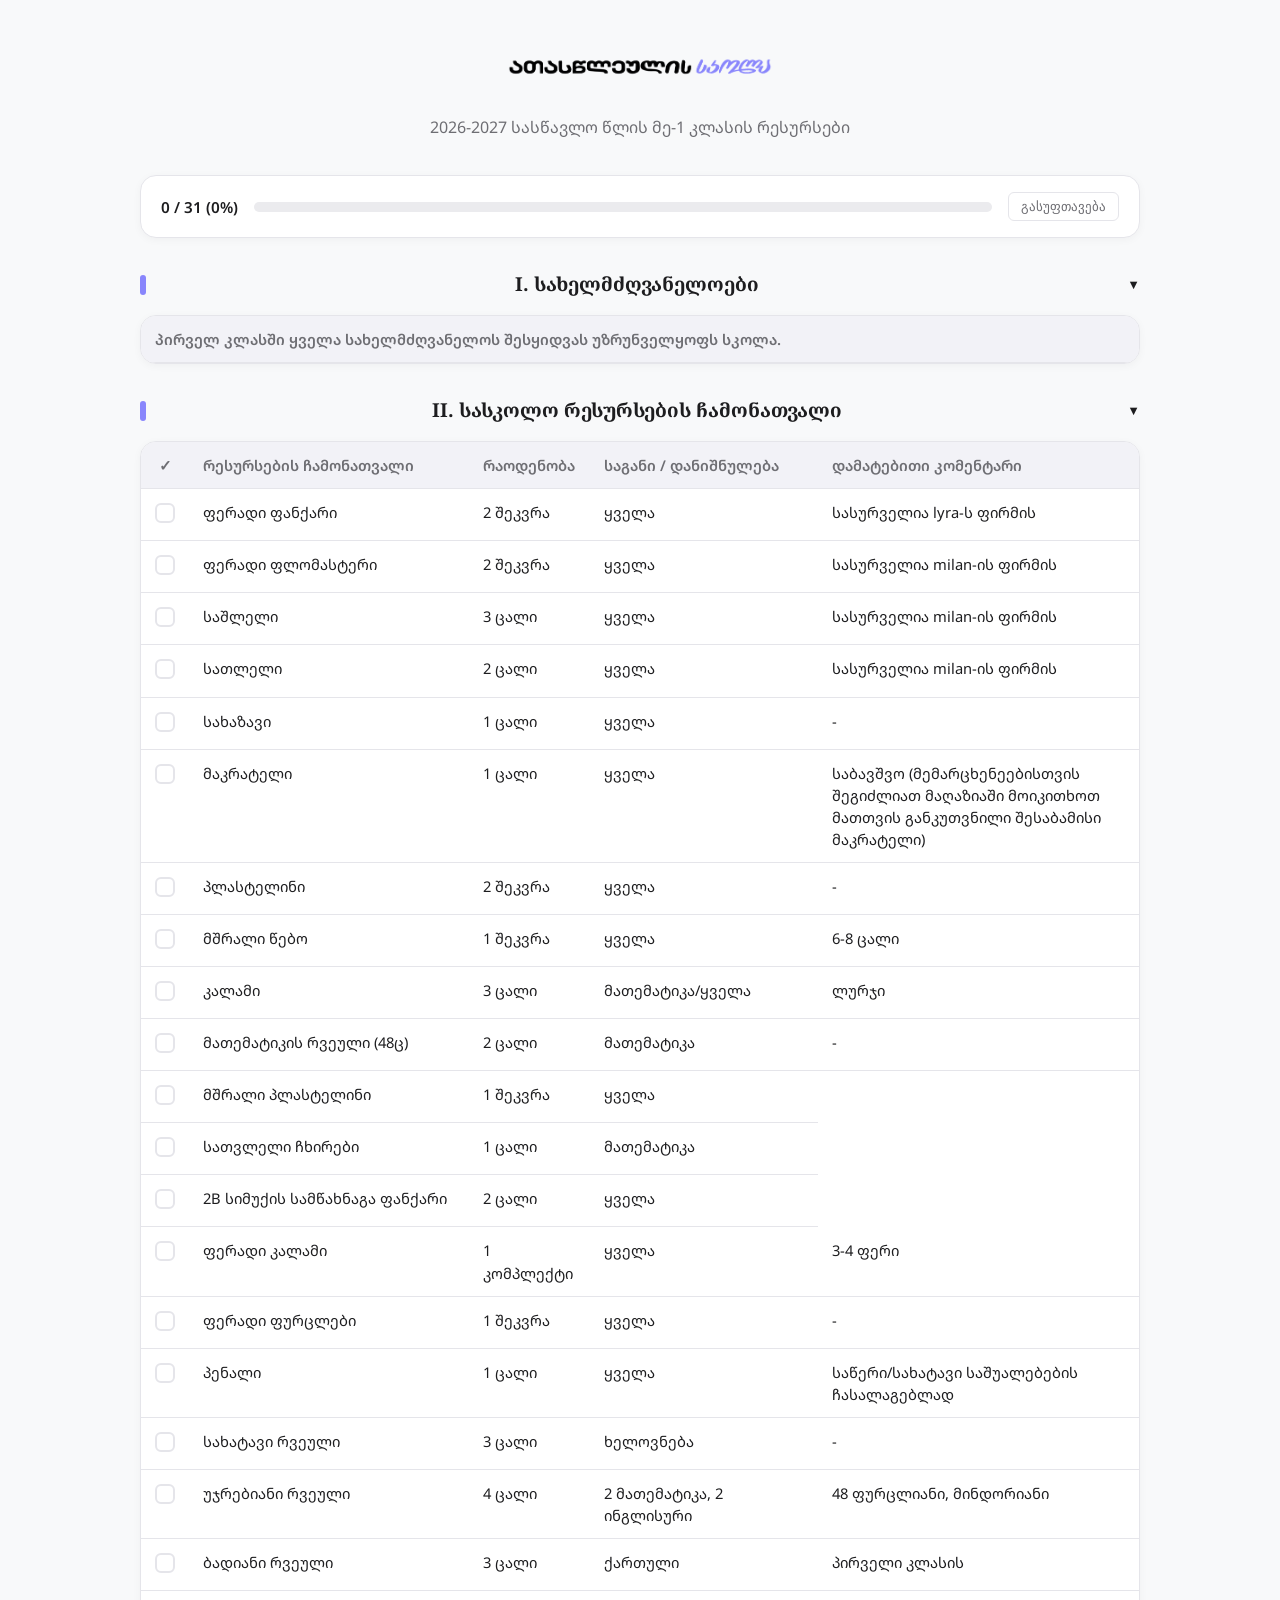
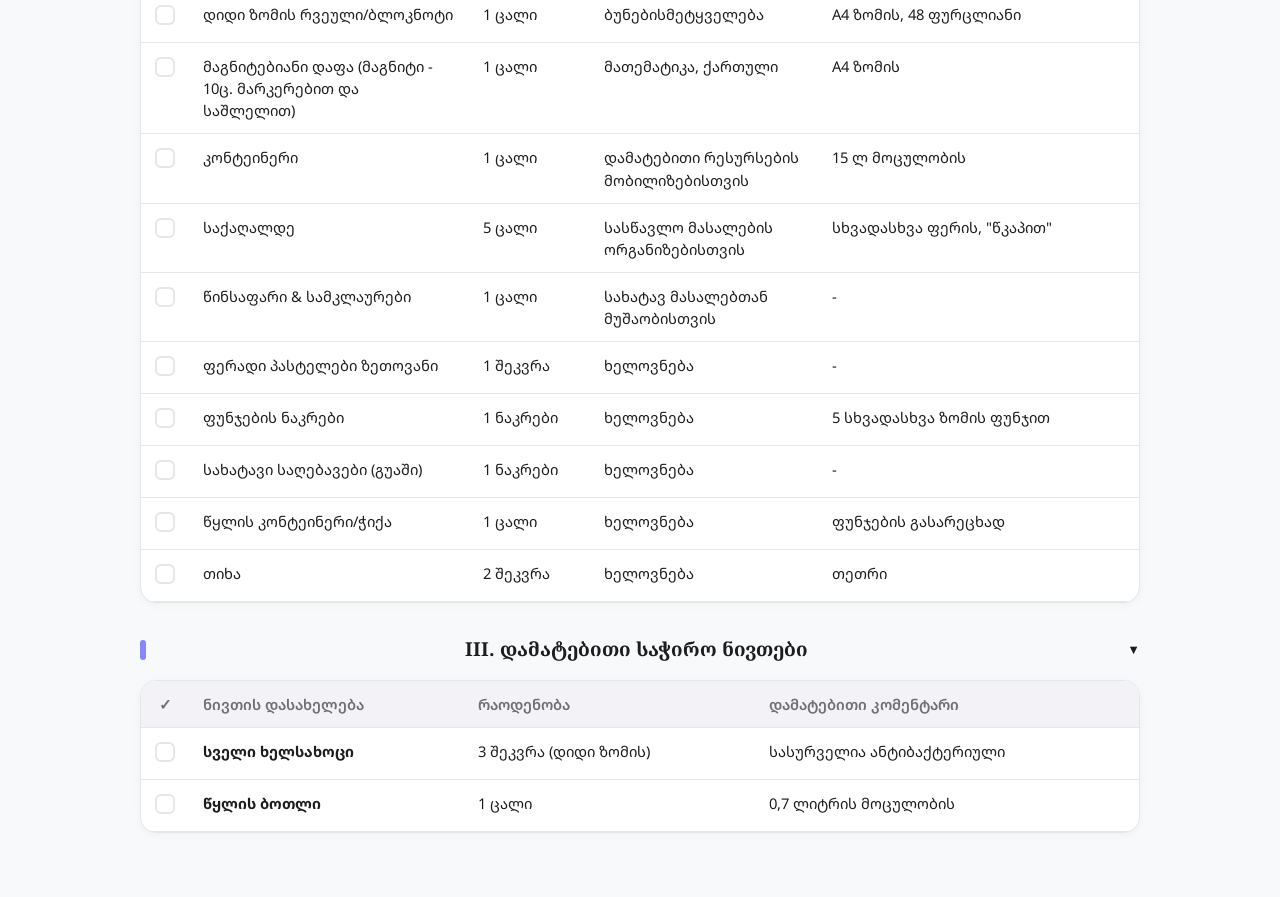
==== grade1.html @ 5221c9a0 "Add files via upload" ====
<!DOCTYPE html>
<html lang="ka">
<head>
	<link rel="stylesheet" href="style.css">
	<script src="script.js"></script>
    <meta charset="UTF-8">
    <meta name="viewport" content="width=device-width, initial-scale=1.0">
    <title>ათასწლეულის სკოლა | მე-1 კლასის რესურსები</title>
    <link rel="preconnect" href="https://fonts.googleapis.com">
    <link rel="preconnect" href="https://fonts.gstatic.com" crossorigin>
    <link href="https://fonts.googleapis.com/css2?family=Noto+Sans+Georgian:wght@400;500;600;700&family=Noto+Serif+Georgian:wght@600;700&display=swap" rel="stylesheet">
</head>
<body>

<div class="container">
    <header>
	<a href="index.html">
        <img src="logo.png" alt="ათასწლეულის სკოლა" class="logo-placeholder" onerror="this.style.display='none'">
	</a>
        <p class="subtitle">2026-2027 სასწავლო წლის მე-1 კლასის რესურსები</p>
    </header>

    <!-- STICKY PROGRESS BAR -->
    <div class="progress-bar-container">
        <span class="progress-text" id="progress-text">0 / 0 (0%)</span>
        <div class="progress-track">
            <div class="progress-fill" id="progress-fill"></div>
        </div>
        <button class="reset-btn" onclick="resetChecklist()">გასუფთავება</button>
    </div>

    <!-- SECTION 1: TEXTBOOKS -->
    <div class="section-title collapsible" onclick="toggleSection(this)">
	I. სახელმძღვანელოები
	<span class="toggle-icon">▼</span>
	</div>
	<div class="section-content">
    <div class="table-card">
        <table>
            <thead>
                <tr>
                    <th>პირველ კლასში ყველა სახელმძღვანელოს შესყიდვას უზრუნველყოფს სკოლა.</th>
                </tr>
            </thead>
        </table>
    </div>
	</div>

    <!-- SECTION 2: RESOURCES -->
    <div class="section-title collapsible" onclick="toggleSection(this)">
    II. სასკოლო რესურსების ჩამონათვალი
    <span class="toggle-icon">▼</span>
	</div>
	<div class="section-content">
    <div class="table-card">
        <table>
            <thead>
                <tr>
                    <th class="check-col">✓</th>
                    <th>რესურსების ჩამონათვალი</th>
                    <th>რაოდენობა</th>
                    <th>საგანი / დანიშნულება</th>
                    <th>დამატებითი კომენტარი</th>
                </tr>
            </thead>
            <tbody>
                <tr data-id="res-g1-colored-pencils"><td class="check-col"><input type="checkbox" onchange="toggleItem(this)"></td><td class="item-title">ფერადი ფანქარი</td><td>2 შეკვრა</td><td>ყველა</td><td>სასურველია lyra-ს ფირმის</td></tr>
                <tr data-id="res-g1-markers"><td class="check-col"><input type="checkbox" onchange="toggleItem(this)"></td><td class="item-title">ფერადი ფლომასტერი</td><td>2 შეკვრა</td><td>ყველა</td><td>სასურველია milan-ის ფირმის</td></tr>
                <tr data-id="res-g1-eraser"><td class="check-col"><input type="checkbox" onchange="toggleItem(this)"></td><td class="item-title">საშლელი</td><td>3 ცალი</td><td>ყველა</td><td>სასურველია milan-ის ფირმის</td></tr>
                <tr data-id="res-g1-sharpener"><td class="check-col"><input type="checkbox" onchange="toggleItem(this)"></td><td class="item-title">სათლელი</td><td>2 ცალი</td><td>ყველა</td><td>სასურველია milan-ის ფირმის</td></tr>
                <tr data-id="res-g1-ruler"><td class="check-col"><input type="checkbox" onchange="toggleItem(this)"></td><td class="item-title">სახაზავი</td><td>1 ცალი</td><td>ყველა</td><td>-</td></tr>
                <tr data-id="res-g1-scissors"><td class="check-col"><input type="checkbox" onchange="toggleItem(this)"></td><td class="item-title">მაკრატელი</td><td>1 ცალი</td><td>ყველა</td><td>საბავშვო (მემარცხენეებისთვის შეგიძლიათ მაღაზიაში მოიკითხოთ მათთვის განკუთვნილი შესაბამისი მაკრატელი)</td></tr>
                <tr data-id="res-g1-playdough"><td class="check-col"><input type="checkbox" onchange="toggleItem(this)"></td><td class="item-title">პლასტელინი</td><td>2 შეკვრა</td><td>ყველა</td><td>-</td></tr>
                <tr data-id="res-g1-glue"><td class="check-col"><input type="checkbox" onchange="toggleItem(this)"></td><td class="item-title">მშრალი წებო</td><td>1 შეკვრა</td><td>ყველა</td><td>6-8 ცალი</td></tr>
                <tr data-id="res-g1-pens"><td class="check-col"><input type="checkbox" onchange="toggleItem(this)"></td><td class="item-title">კალამი</td><td>3 ცალი</td><td>მათემატიკა/ყველა</td><td>ლურჯი</td></tr>
                <tr data-id="res-g1-math-notebook-48"><td class="check-col"><input type="checkbox" onchange="toggleItem(this)"></td><td class="item-title">მათემატიკის რვეული (48ც)</td><td>2 ცალი</td><td>მათემატიკა</td><td>-</td></tr>
                <tr data-id="res-g1-dry-playdough"><td class="check-col"><input type="checkbox" onchange="toggleItem(this)"></td><td class="item-title">მშრალი პლასტელინი</td><td>1 შეკვრა</td><td>ყველა</td></tr>
                <tr data-id="res-g1-counting-sticks"><td class="check-col"><input type="checkbox" onchange="toggleItem(this)"></td><td class="item-title">სათვლელი ჩხირები</td><td>1 ცალი</td><td>მათემატიკა</td></tr>
                <tr data-id="res-g1-triangular-pencil"><td class="check-col"><input type="checkbox" onchange="toggleItem(this)"></td><td class="item-title">2B სიმუქის სამწახნაგა ფანქარი</td><td>2 ცალი</td><td>ყველა</td></tr>
                <tr data-id="res-g1-colored-pens"><td class="check-col"><input type="checkbox" onchange="toggleItem(this)"></td><td class="item-title">ფერადი კალამი</td><td>1 კომპლექტი</td><td>ყველა</td><td>3-4 ფერი</td></tr>
                <tr data-id="res-g1-col-paper"><td class="check-col"><input type="checkbox" onchange="toggleItem(this)"></td><td class="item-title">ფერადი ფურცლები</td><td>1 შეკვრა</td><td>ყველა</td><td>-</td></tr>
                <tr data-id="res-g1-pencil-case"><td class="check-col"><input type="checkbox" onchange="toggleItem(this)"></td><td class="item-title">პენალი</td><td>1 ცალი</td><td>ყველა</td><td>საწერი/სახატავი საშუალებების ჩასალაგებლად</td></tr>
                <tr data-id="res-g1-drawing-pad"><td class="check-col"><input type="checkbox" onchange="toggleItem(this)"></td><td class="item-title">სახატავი რვეული</td><td>3 ცალი</td><td>ხელოვნება</td><td>-</td></tr>
                <tr data-id="res-g1-grid-notebook"><td class="check-col"><input type="checkbox" onchange="toggleItem(this)"></td><td class="item-title">უჯრებიანი რვეული</td><td>4 ცალი</td><td>2 მათემატიკა, 2 ინგლისური</td><td>48 ფურცლიანი, მინდორიანი</td></tr>
                <tr data-id="res-g1-lined-notebook"><td class="check-col"><input type="checkbox" onchange="toggleItem(this)"></td><td class="item-title">ბადიანი რვეული</td><td>3 ცალი</td><td>ქართული</td><td>პირველი კლასის</td></tr>
                <tr data-id="res-g1-big-notebook"><td class="check-col"><input type="checkbox" onchange="toggleItem(this)"></td><td class="item-title">დიდი ზომის რვეული/ბლოკნოტი</td><td>1 ცალი</td><td>ბუნებისმეტყველება</td><td>A4 ზომის, 48 ფურცლიანი</td></tr>
                <tr data-id="res-g1-mag-board"><td class="check-col"><input type="checkbox" onchange="toggleItem(this)"></td><td class="item-title">მაგნიტებიანი დაფა (მაგნიტი - 10ც. მარკერებით და საშლელით)</td><td>1 ცალი</td><td>მათემატიკა, ქართული</td><td>A4 ზომის</td></tr>
                <tr data-id="res-g1-storage-box"><td class="check-col"><input type="checkbox" onchange="toggleItem(this)"></td><td class="item-title">კონტეინერი</td><td>1 ცალი</td><td>დამატებითი რესურსების მობილიზებისთვის</td><td>15 ლ მოცულობის</td></tr>
                <tr data-id="res-g1-folders"><td class="check-col"><input type="checkbox" onchange="toggleItem(this)"></td><td class="item-title">საქაღალდე</td><td>5 ცალი</td><td>სასწავლო მასალების ორგანიზებისთვის</td><td>სხვადასხვა ფერის, "წკაპით"</td></tr>
                <tr data-id="res-g1-apron"><td class="check-col"><input type="checkbox" onchange="toggleItem(this)"></td><td class="item-title">წინსაფარი & სამკლაურები</td><td>1 ცალი</td><td>სახატავ მასალებთან მუშაობისთვის</td><td>-</td></tr>
                <tr data-id="res-g1-oil-pastels"><td class="check-col"><input type="checkbox" onchange="toggleItem(this)"></td><td class="item-title">ფერადი პასტელები ზეთოვანი</td><td>1 შეკვრა</td><td>ხელოვნება</td><td>-</td></tr>
                <tr data-id="res-g1-brushes"><td class="check-col"><input type="checkbox" onchange="toggleItem(this)"></td><td class="item-title">ფუნჯების ნაკრები</td><td>1 ნაკრები</td><td>ხელოვნება</td><td>5 სხვადასხვა ზომის ფუნჯით</td></tr>
                <tr data-id="res-g1-gouache"><td class="check-col"><input type="checkbox" onchange="toggleItem(this)"></td><td class="item-title">სახატავი საღებავები (გუაში)</td><td>1 ნაკრები</td><td>ხელოვნება</td><td>-</td></tr>
                <tr data-id="res-g1-water-cup"><td class="check-col"><input type="checkbox" onchange="toggleItem(this)"></td><td class="item-title">წყლის კონტეინერი/ჭიქა</td><td>1 ცალი</td><td>ხელოვნება</td><td>ფუნჯების გასარეცხად</td></tr>
                <tr data-id="res-g1-clay"><td class="check-col"><input type="checkbox" onchange="toggleItem(this)"></td><td class="item-title">თიხა</td><td>2 შეკვრა</td><td>ხელოვნება</td><td>თეთრი</td></tr>
            </tbody>
        </table>
    </div>
	</div>

    <!-- SECTION 3: ADDITIONAL ITEMS -->
    <div class="section-title collapsible" onclick="toggleSection(this)">
    III. დამატებითი საჭირო ნივთები
    <span class="toggle-icon">▼</span>
	</div>
	<div class="section-content">
    <div class="table-card">
        <table>
            <thead>
                <tr>
                    <th class="check-col">✓</th>
                    <th>ნივთის დასახელება</th>
                    <th>რაოდენობა</th>
                    <th>დამატებითი კომენტარი</th>
                </tr>
            </thead>
            <tbody>
                <tr data-id="add-g1-wipes">
                    <td class="check-col"><input type="checkbox" onchange="toggleItem(this)"></td>
                    <td class="item-title"><strong>სველი ხელსახოცი</strong></td>
                    <td>3 შეკვრა (დიდი ზომის)</td>
                    <td>სასურველია ანტიბაქტერიული</td>
                </tr>
                <tr data-id="add-g1-bottle">
                    <td class="check-col"><input type="checkbox" onchange="toggleItem(this)"></td>
                    <td class="item-title"><strong>წყლის ბოთლი</strong></td>
                    <td>1 ცალი</td>
                    <td>0,7 ლიტრის მოცულობის</td>
                </tr>
            </tbody>
        </table>
    </div>
	</div>

</div>

<!-- Lightbox Modal -->
<div id="lightbox" onclick="closeLightbox()" style="display:none; position:fixed; top:0; left:0; width:100%; height:100%; background:rgba(0,0,0,0.8); z-index:1000; justify-content:center; align-items:center; cursor:pointer;">
    <img id="lightbox-img" style="max-width:90%; max-height:90%; border-radius:8px; box-shadow:0 4px 20px rgba(0,0,0,0.5);">
</div>
</body>
</html>
---- style.css ----
:root {
            --primary: #8986FC;
            --primary-hover: #7370E5;
            --accent-yellow: #FFDB00;
            --accent-green: #53B953;
            --bg-base: #F8F9FA;
            --card-bg: #FFFFFF;
            --text-main: #1D1D1F;
            --text-muted: #6E6E73;
            --border-color: #E5E5EA;
            --radius: 12px;
        }

        * {
            box-sizing: border-box;
            margin: 0;
            padding: 0;
        }

        body {
            font-family: 'Noto Sans Georgian', -apple-system, BlinkMacSystemFont, sans-serif;
            background-color: var(--bg-base);
            color: var(--text-main);
            line-height: 1.5;
            padding: 24px 16px;
            display: flex;
            justify-content: center;
        }

        .container {
            width: 100%;
            max-width: 1000px;
        }

        header {
            text-align: center;
            margin-bottom: 24px;
        }

        .logo-placeholder {
            max-width: 300px;
            height: auto;
            margin-bottom: 12px;
        }

        h1 {
            font-family: 'Noto Serif Georgian', serif;
            font-size: 1.6rem;
            font-weight: 700;
            color: var(--text-main);
            margin-bottom: 6px;
        }

        p.subtitle {
            font-size: 1rem;
            color: var(--text-muted);
        }

        .progress-bar-container {
            background: var(--card-bg);
            border: 1px solid var(--border-color);
            border-radius: var(--radius);
            padding: 16px 20px;
            margin-bottom: 24px;
            display: flex;
            align-items: center;
            justify-content: space-between;
            gap: 16px;
            box-shadow: 0 2px 8px rgba(0, 0, 0, 0.04);
            position: sticky;
            top: 12px;
            z-index: 100;
        }

        .progress-text {
            font-weight: 600;
            font-size: 0.95rem;
            color: var(--text-main);
            white-space: nowrap;
        }

        .progress-track {
            width: 100%;
            height: 10px;
            background-color: #EBEBEE;
            border-radius: 5px;
            overflow: hidden;
        }

        .progress-fill {
            height: 100%;
            width: 0%;
            background-color: var(--accent-green);
            transition: width 0.3s ease;
        }

        .reset-btn {
            background: none;
            border: 1px solid var(--border-color);
            padding: 6px 12px;
            border-radius: 6px;
            font-size: 0.8rem;
            cursor: pointer;
            color: var(--text-muted);
            white-space: nowrap;
        }

        .reset-btn:hover {
            background-color: #F2F2F7;
            color: var(--text-main);
        }

        .section-title {
            font-family: 'Noto Serif Georgian', serif;
            font-size: 1.2rem;
            font-weight: 700;
            color: var(--text-main);
            margin: 32px 0 16px 0;
            display: flex;
            align-items: center;
            gap: 10px;
        }

        .section-title::before {
            content: '';
            display: inline-block;
            width: 6px;
            height: 20px;
            background-color: var(--primary);
            border-radius: 4px;
        }

        .table-card {
            background: var(--card-bg);
            border-radius: var(--radius);
            border: 1px solid var(--border-color);
            box-shadow: 0 2px 8px rgba(0, 0, 0, 0.04);
            overflow-x: auto;
            margin-bottom: 24px;
        }

        table {
            width: 100%;
            border-collapse: collapse;
            text-align: left;
            font-size: 0.92rem;
        }

        th, td {
            padding: 12px 14px;
            border-bottom: 1px solid var(--border-color);
            vertical-align: top;
        }

        th {
            background-color: #F2F2F7;
            font-weight: 600;
            color: var(--text-muted);
            white-space: nowrap;
        }

        tr.completed td {
            background-color: #F9FDF9;
            opacity: 0.65;
        }

        tr.completed td.item-title {
            text-decoration: line-through;
        }

        /* Checkbox styling */
        .check-col {
            width: 40px;
            text-align: center;
        }

        input[type="checkbox"] {
            appearance: none;
            -webkit-appearance: none;
            width: 20px;
            height: 20px;
            border: 2px solid var(--border-color);
            border-radius: 6px;
            cursor: pointer;
            position: relative;
            transition: all 0.2s ease;
            margin-top: 2px;
        }

        input[type="checkbox"]:checked {
            background-color: var(--accent-green);
            border-color: var(--accent-green);
        }

        input[type="checkbox"]:checked::after {
            content: '✓';
            position: absolute;
            color: white;
            font-size: 13px;
            font-weight: bold;
            top: -2px;
            left: 3px;
        }

        /* Image styling */
        .img-col {
            width: 70px;
        }

        .item-img {
            width: 54px;
            height: 54px;
            object-fit: cover;
            border-radius: 8px;
            border: 1px solid var(--border-color);
            background-color: #F8F9FA;
        }

        .bank-box, .notice-box {
            background-color: #F4F3FF;
            border: 1px solid var(--primary);
            border-radius: var(--radius);
            padding: 14px;
            margin-top: 10px;
            font-size: 0.88rem;
        }

        .bank-box strong {
            color: var(--primary-hover);
        }

        a {
            color: var(--primary);
            text-decoration: none;
            word-break: break-all;
        }

        a:hover {
            text-decoration: underline;
        }

        @media (max-width: 600px) {
            th, td {
                padding: 10px 8px;
                font-size: 0.85rem;
            }
            .img-col {
                width: 50px;
            }
            .item-img {
                width: 42px;
                height: 42px;
            }
        }
		/* ჩაკეცვა*/
.section-title.collapsible {
    cursor: pointer;
    user-select: none;
    display: flex;
    justify-content: space-between;
    align-items: center;
}

.section-title.collapsible:hover {
    color: var(--primary);
}

.toggle-icon {
    font-size: 0.8rem;
    transition: transform 0.3s ease;
}

/* ჩაკეცილი მდგომარეობა */
.section-title.collapsed .toggle-icon {
    transform: rotate(-90deg);
}

.section-content {
    transition: max-height 0.3s ease, opacity 0.3s ease;
}

.section-content.hidden {
    display: none;
}

.logo-placeholder {
    max-width: 300px;
    height: auto;
    margin-bottom: 12px;
    cursor: pointer;
}
:root {
            --primary: #8986FC;
            --primary-hover: #7370E5;
            --accent-yellow: #FFDB00;
            --accent-green: #53B953;
            --bg-base: #F8F9FA;
            --card-bg: #FFFFFF;
            --text-main: #1D1D1F;
            --text-muted: #6E6E73;
            --border-color: #E5E5EA;
            --radius: 16px;
        }

        * {
            box-sizing: border-box;
            margin: 0;
            padding: 0;
        }

        body {
            font-family: 'Noto Sans Georgian', -apple-system, BlinkMacSystemFont, sans-serif;
            background-color: var(--bg-base);
            color: var(--text-main);
            line-height: 1.5;
            min-height: 100vh;
            padding: 40px 16px;
            display: flex;
            justify-content: center;
            align-items: center;
        }

        .portal-container {
            width: 100%;
            max-width: 680px;
            text-align: center;
        }

        header {
            margin-bottom: 36px;
        }

        .logo-placeholder {
            max-width: 300px;
            height: auto;
            margin-bottom: 16px;
        }

        h1 {
            font-family: 'Noto Serif Georgian', serif;
            font-size: 1.8rem;
            font-weight: 700;
            color: var(--text-main);
            margin-bottom: 8px;
        }

        p.subtitle {
            font-size: 1rem;
            color: var(--text-muted);
        }

        .grid-title {
            font-size: 0.85rem;
            font-weight: 700;
            text-transform: uppercase;
            letter-spacing: 0.6px;
            color: var(--text-muted);
            margin-bottom: 16px;
            text-align: left;
            padding-left: 4px;
        }

        .class-grid {
            display: grid;
            grid-template-columns: repeat(3, 1fr);
            gap: 16px;
        }

        .class-card {
            background: var(--card-bg);
            border: 1.5px solid var(--border-color);
            border-radius: var(--radius);
            padding: 24px 16px;
            text-decoration: none;
            color: var(--text-main);
            display: flex;
            flex-direction: column;
            align-items: center;
            justify-content: center;
            transition: all 0.25 ease;
            box-shadow: 0 2px 8px rgba(0, 0, 0, 0.03);
            position: relative;
            overflow: hidden;
        }

        .class-card::before {
            content: '';
            position: absolute;
            top: 0;
            left: 0;
            width: 100%;
            height: 4px;
            background-color: var(--primary);
            opacity: 0;
            transition: opacity 0.2s ease;
        }

        .class-card:hover {
            border-color: var(--primary);
            transform: translateY(-2px);
            box-shadow: 0 8px 20px rgba(137, 134, 252, 0.15);
        }

        .class-card:hover::before {
            opacity: 1;
        }

        .class-number {
            font-family: 'Noto Serif Georgian', serif;
            font-size: 2.2rem;
            font-weight: 700;
            color: var(--primary);
            line-height: 1;
            margin-bottom: 6px;
        }

        .class-label {
            font-size: 0.9rem;
            font-weight: 600;
            color: var(--text-main);
        }

        footer {
            margin-top: 40px;
            font-size: 0.85rem;
            color: var(--text-muted);
        }

        @media (max-width: 520px) {
            .class-grid {
                grid-template-columns: repeat(2, 1fr);
                gap: 12px;
            }
            .class-card {
                padding: 20px 12px;
            }
            .class-number {
                font-size: 1.8rem;
            }
        }
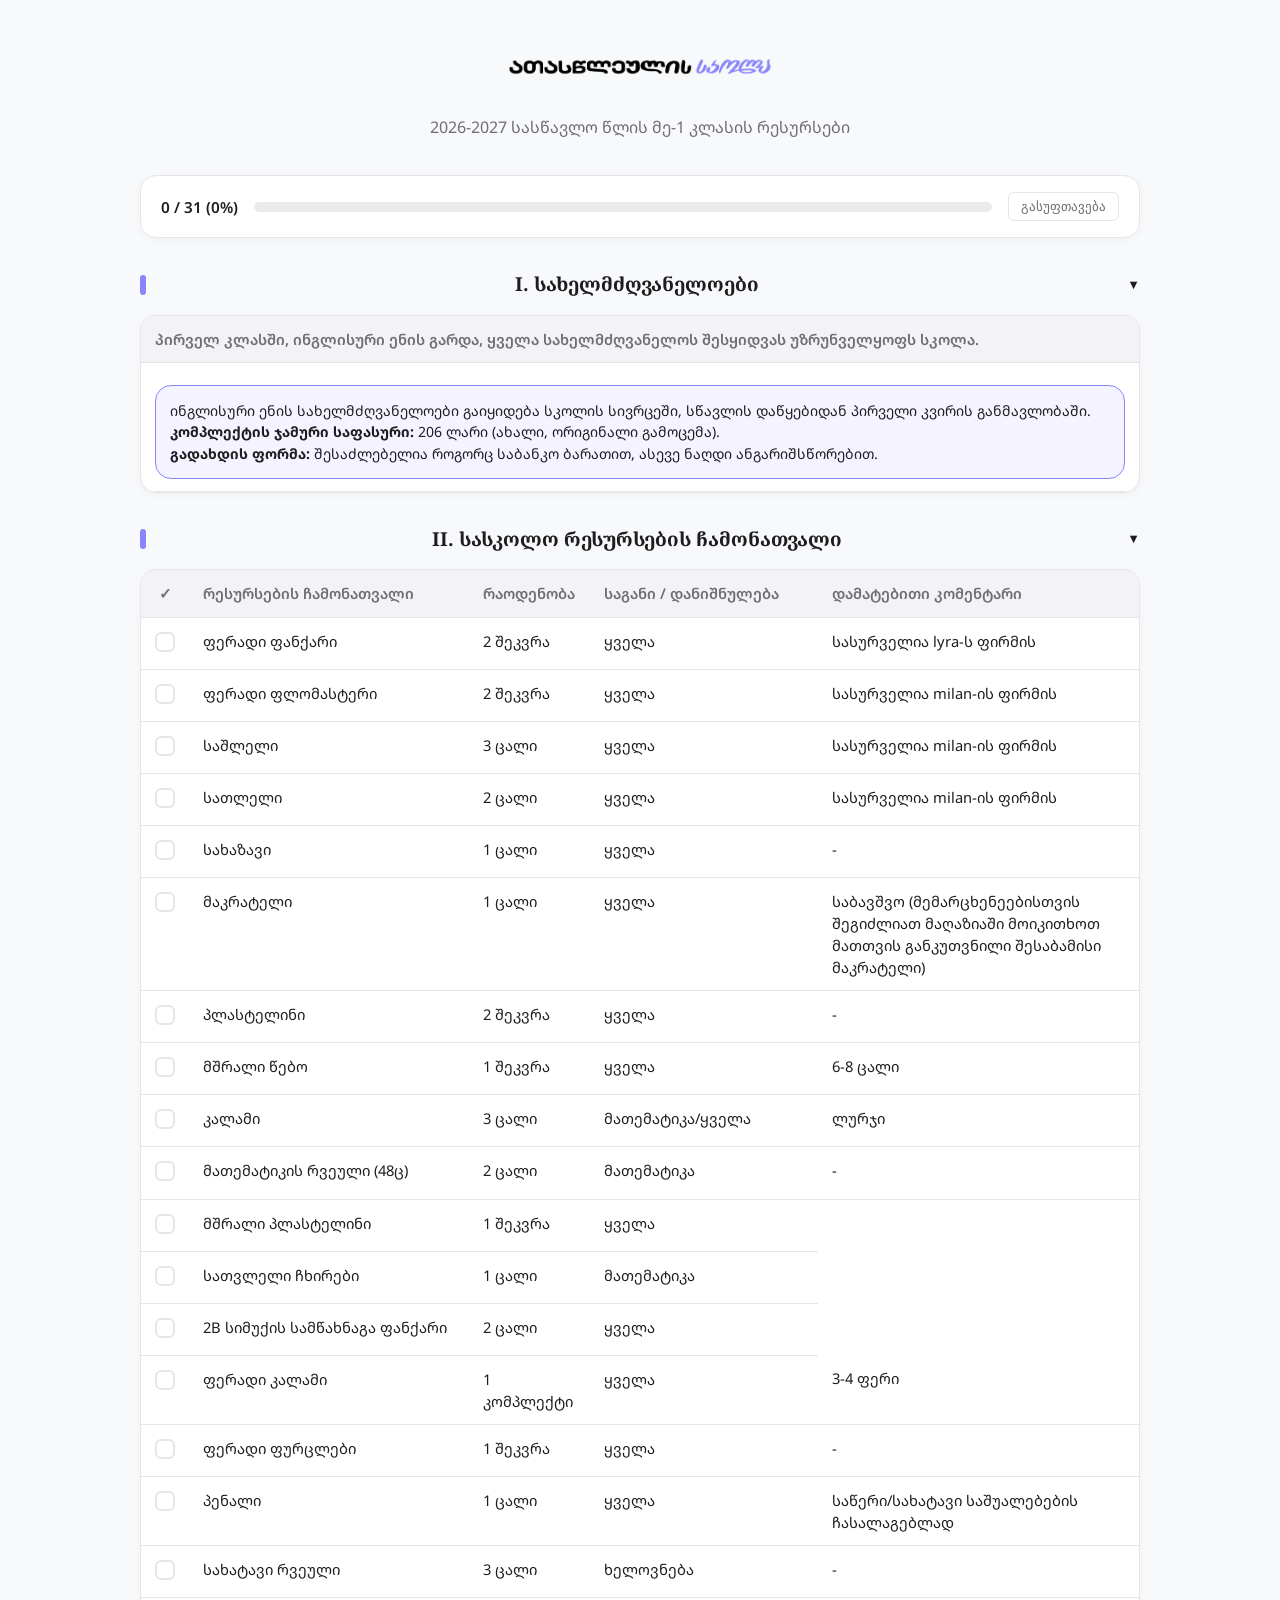
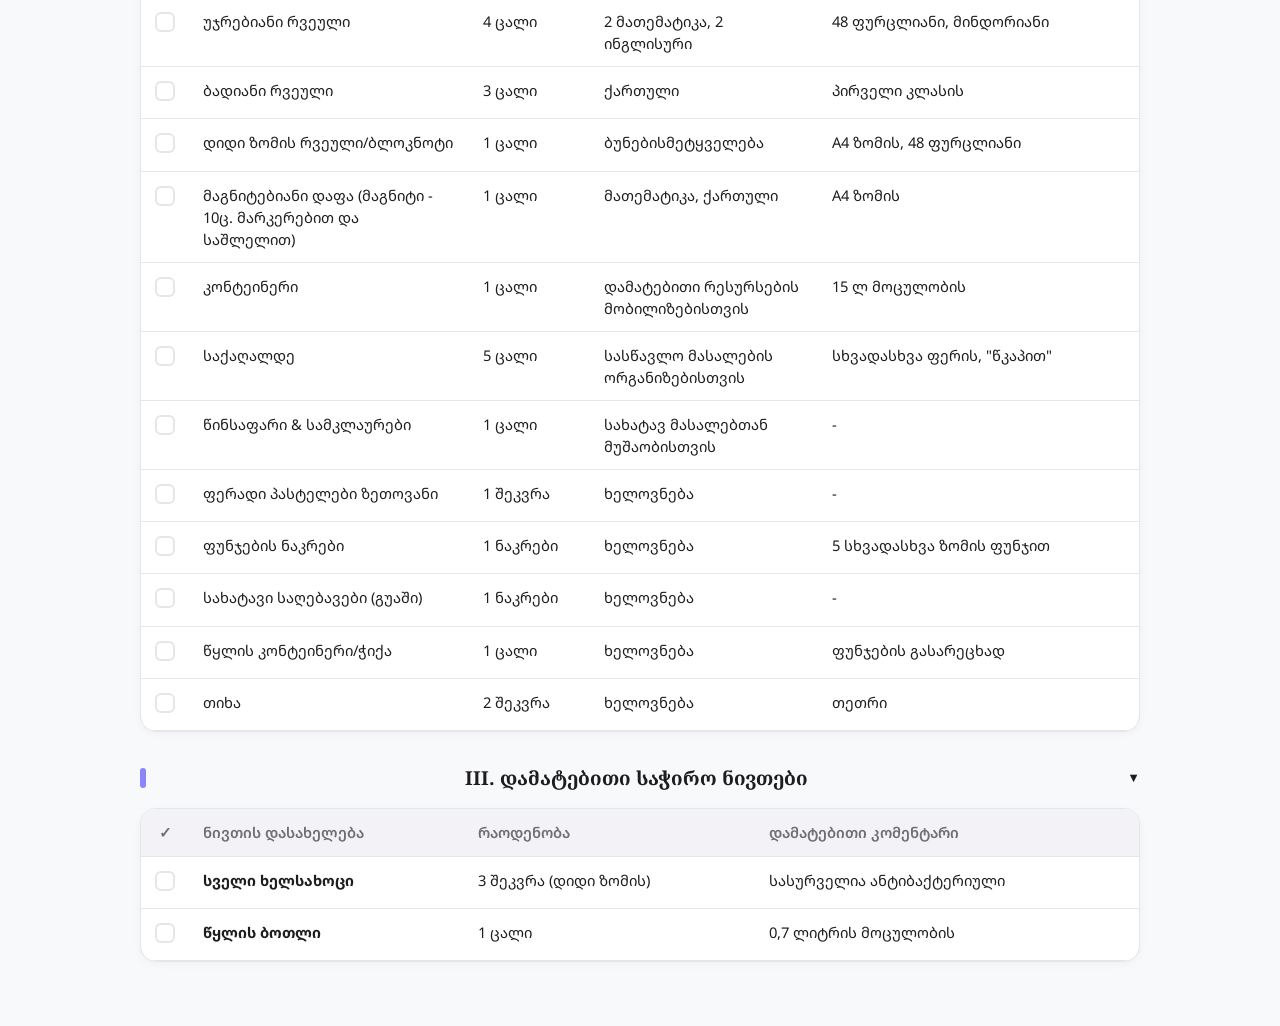
==== commit db11a35b: "Update grade1.html" ====
--- a/grade1.html
+++ b/grade1.html
@@ -39,9 +39,20 @@
         <table>
             <thead>
                 <tr>
-                    <th>პირველ კლასში ყველა სახელმძღვანელოს შესყიდვას უზრუნველყოფს სკოლა.</th>
+                    <th>პირველ კლასში, ინგლისური ენის გარდა, ყველა სახელმძღვანელოს შესყიდვას უზრუნველყოფს სკოლა.</th>
                 </tr>
             </thead>
+			 <tbody>
+                    <tr data-id="g9-georgian">
+						<td>
+                        <div class="notice-box">
+                            ინგლისური ენის სახელმძღვანელოები გაიყიდება სკოლის სივრცეში, სწავლის დაწყებიდან პირველი კვირის განმავლობაში.<br>
+                            <strong>კომპლექტის ჯამური საფასური:</strong> 206 ლარი (ახალი, ორიგინალი გამოცემა).<br>
+                            <strong>გადახდის ფორმა:</strong> შესაძლებელია როგორც საბანკო ბარათით, ასევე ნაღდი ანგარიშსწორებით.
+                        </div>
+                    </td>
+					</tr>
+			 </tbody>
         </table>
     </div>
 	</div>
@@ -139,4 +150,4 @@
     <img id="lightbox-img" style="max-width:90%; max-height:90%; border-radius:8px; box-shadow:0 4px 20px rgba(0,0,0,0.5);">
 </div>
 </body>
-</html>+</html>
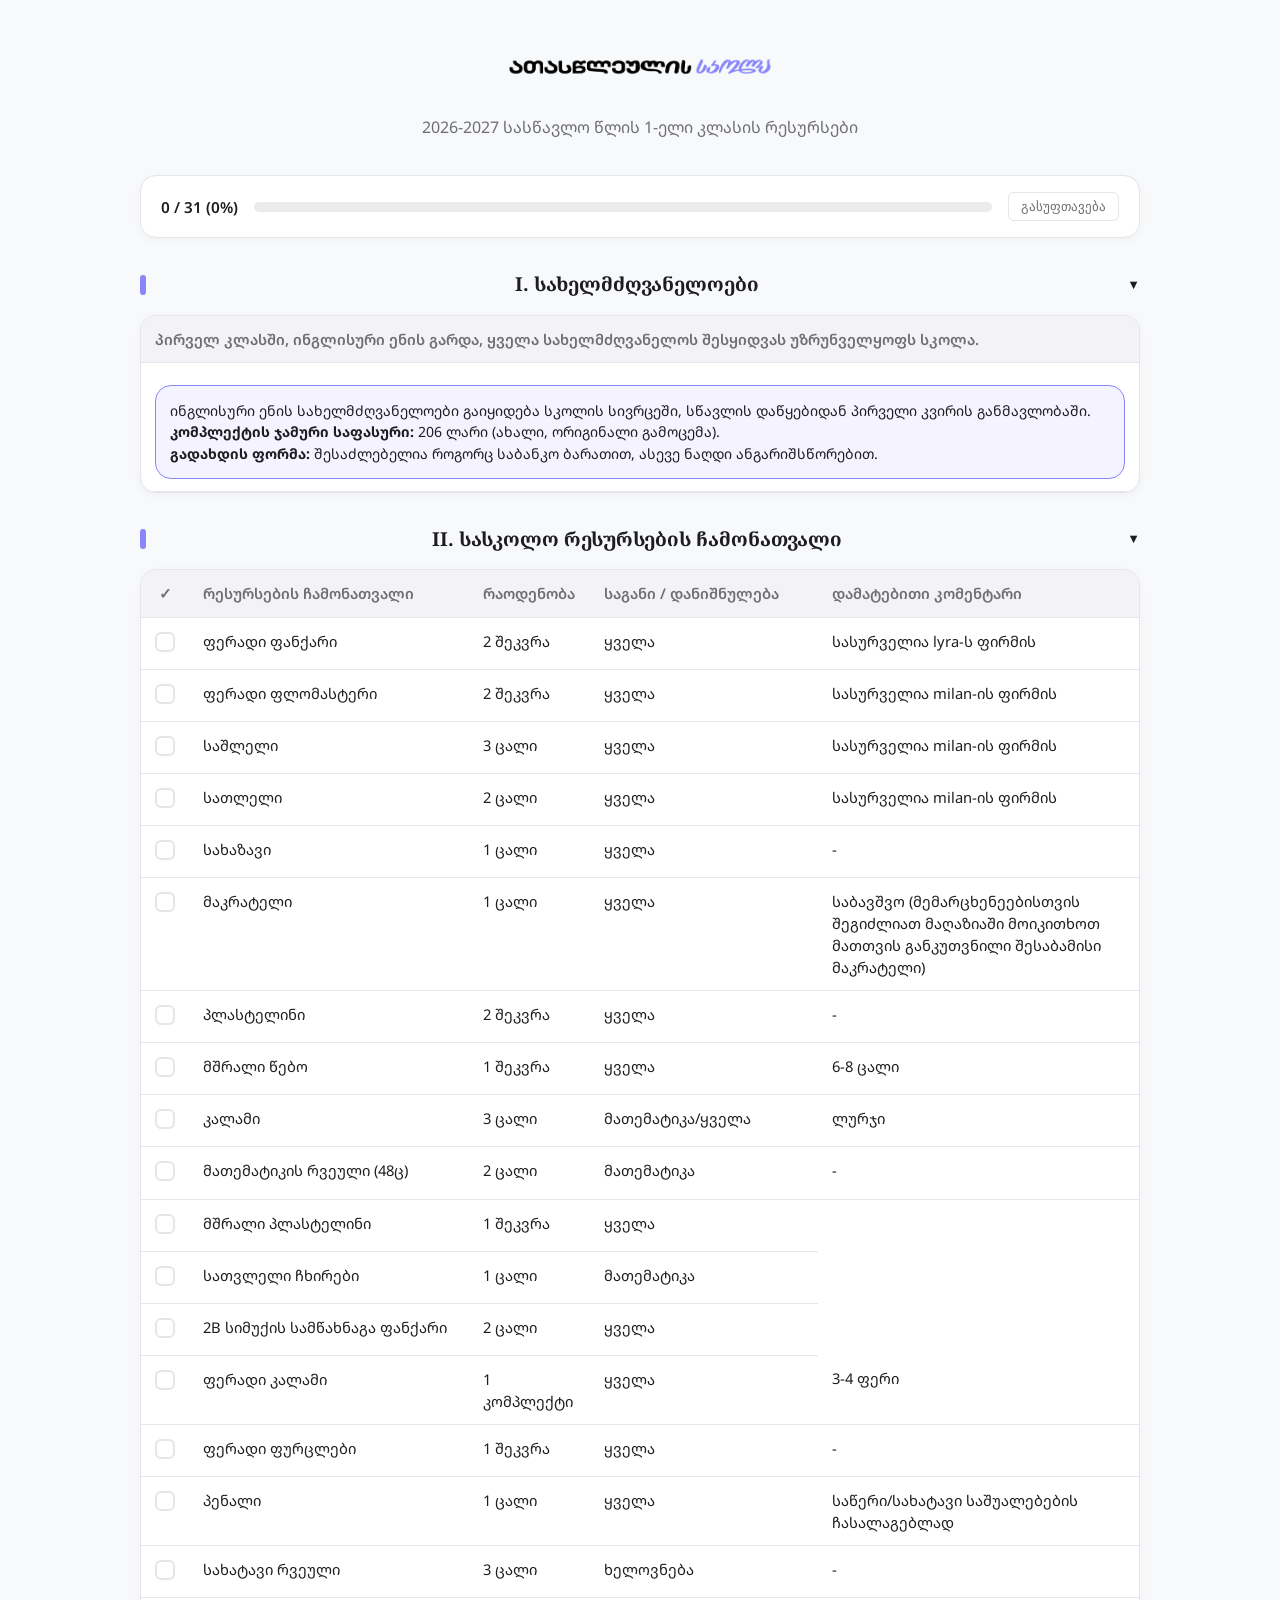
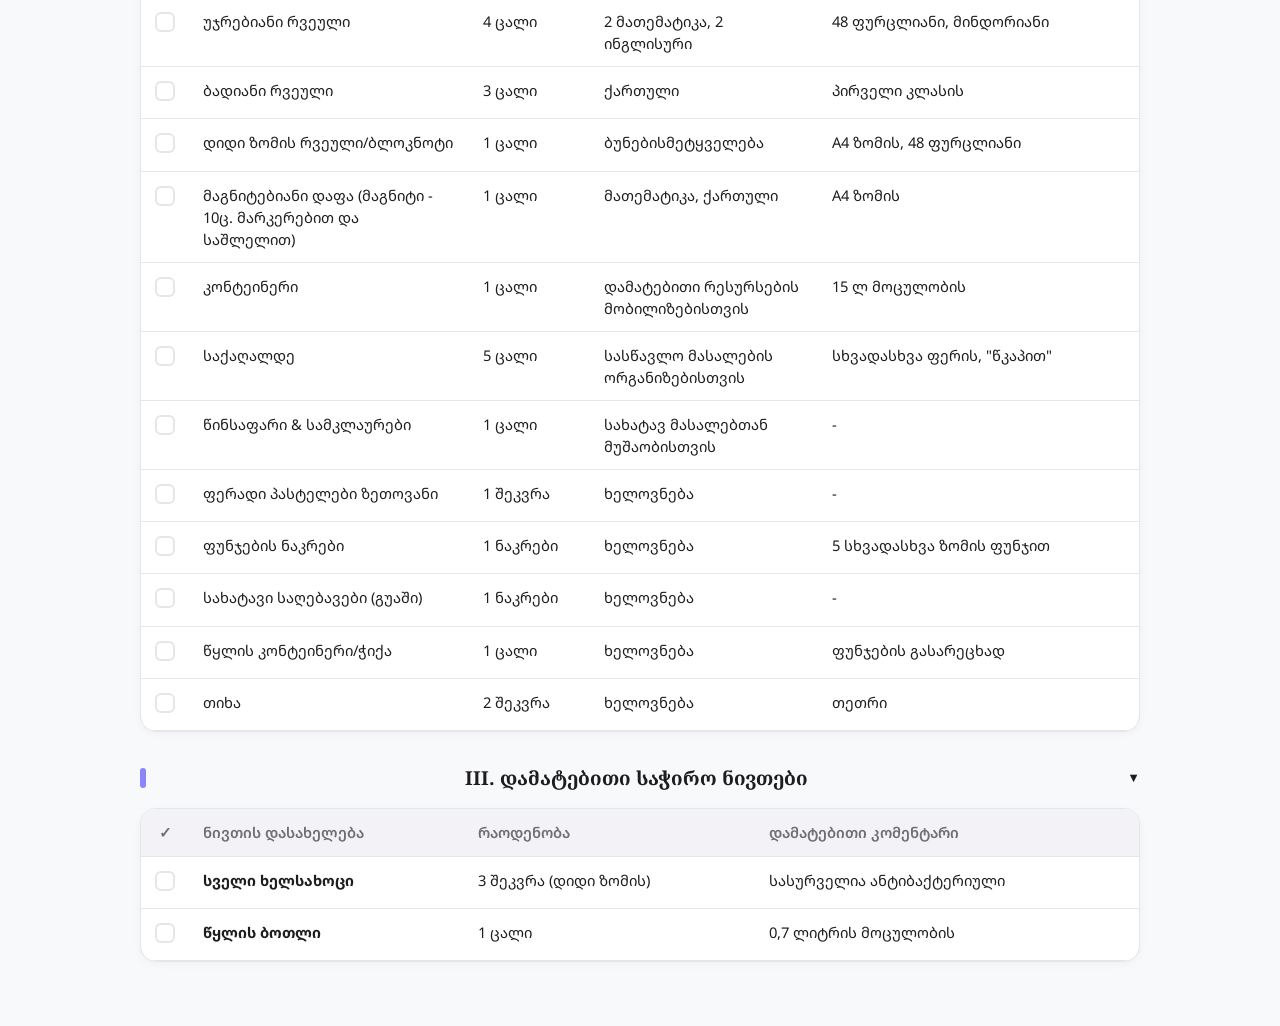
==== commit 58780deb: "Update grade1.html" ====
--- a/grade1.html
+++ b/grade1.html
@@ -5,7 +5,7 @@
 	<script src="script.js"></script>
     <meta charset="UTF-8">
     <meta name="viewport" content="width=device-width, initial-scale=1.0">
-    <title>ათასწლეულის სკოლა | მე-1 კლასის რესურსები</title>
+    <title>ათასწლეულის სკოლა | 1-ელი კლასის რესურსები</title>
     <link rel="preconnect" href="https://fonts.googleapis.com">
     <link rel="preconnect" href="https://fonts.gstatic.com" crossorigin>
     <link href="https://fonts.googleapis.com/css2?family=Noto+Sans+Georgian:wght@400;500;600;700&family=Noto+Serif+Georgian:wght@600;700&display=swap" rel="stylesheet">
@@ -17,7 +17,7 @@
 	<a href="index.html">
         <img src="logo.png" alt="ათასწლეულის სკოლა" class="logo-placeholder" onerror="this.style.display='none'">
 	</a>
-        <p class="subtitle">2026-2027 სასწავლო წლის მე-1 კლასის რესურსები</p>
+        <p class="subtitle">2026-2027 სასწავლო წლის 1-ელი კლასის რესურსები</p>
     </header>
 
     <!-- STICKY PROGRESS BAR -->
